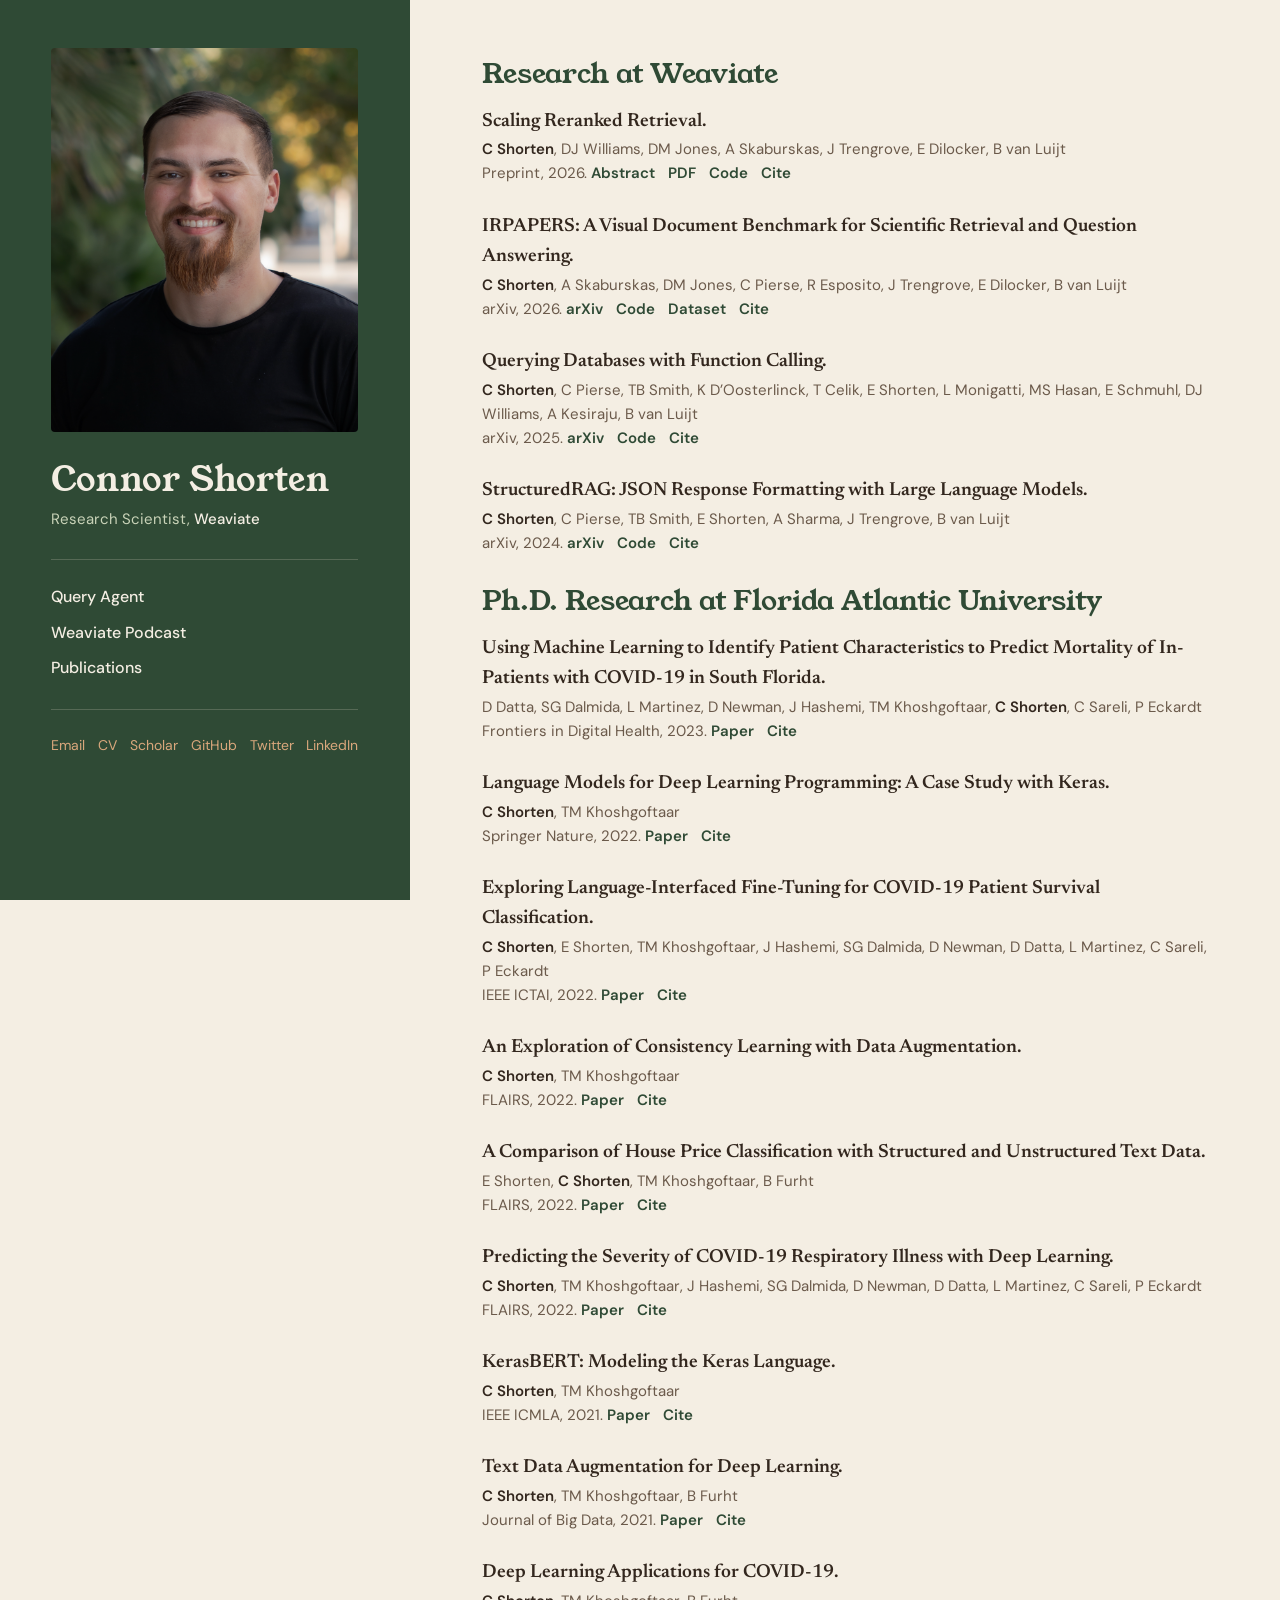
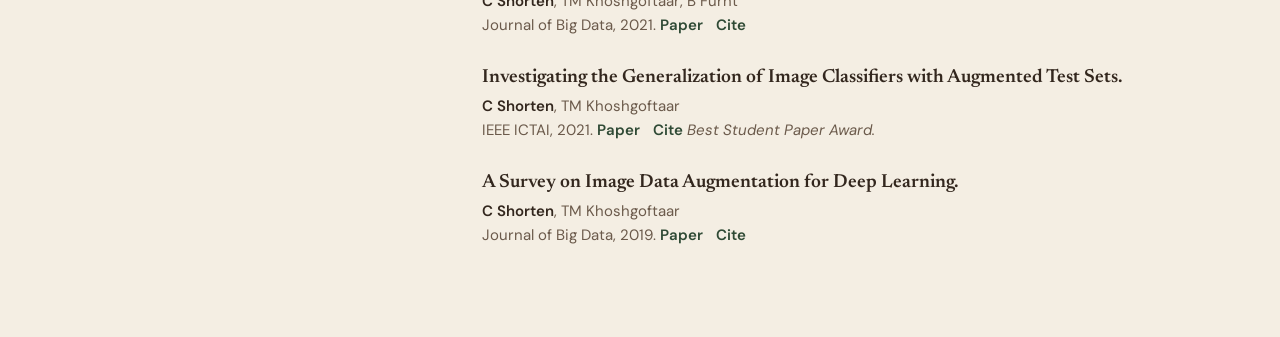
==== publications.html @ ab19c363 "update style" ====
<!DOCTYPE html>
<html lang="en">
<head>
  <meta charset="utf-8">
  <meta name="viewport" content="width=device-width, initial-scale=1">
  <title>Publications | Connor Shorten</title>
  <link rel="icon" href="/favicon.ico" sizes="any">
  <link rel="icon" type="image/png" sizes="32x32" href="/favicon-32x32.png">
  <link rel="icon" type="image/png" sizes="16x16" href="/favicon-16x16.png">
  <link rel="apple-touch-icon" sizes="180x180" href="/apple-touch-icon.png">
  <link rel="manifest" href="/site.webmanifest">
  <link rel="preconnect" href="https://fonts.googleapis.com">
  <link rel="preconnect" href="https://fonts.gstatic.com" crossorigin>
  <link rel="stylesheet" href="https://fonts.googleapis.com/css2?family=DM+Sans:wght@400;500;600&amp;family=Newsreader:ital,opsz,wght@0,6..72,400;0,6..72,600;1,6..72,400&amp;family=Young+Serif&amp;display=swap">
  <link rel="stylesheet" href="style.css">
</head>
<body>
  <div class="layout">
    <aside class="sidebar">
      <img class="portrait" src="Connor.jpeg" alt="Photo of Connor Shorten">
      <div>
        <h1><a href="index.html">Connor Shorten</a></h1>
        <p class="role">Research Scientist, <a href="https://weaviate.io">Weaviate</a></p>
      </div>
      <nav class="site-nav" aria-label="Site">
        <a href="https://docs.weaviate.io/query-agent">Query Agent</a>
        <a href="https://www.youtube.com/playlist?list=PLTL2JUbrY6tW-KOQfOek8dtUmPgGQj3F0">Weaviate Podcast</a>
        <a href="publications.html">Publications</a>
      </nav>
      <ul class="links">
        <li><a href="mailto:connorshorten300@gmail.com">Email</a></li>
        <li><a href="Connor-Shorten-CV.pdf">CV</a></li>
        <li><a href="https://scholar.google.com/citations?user=YKuiy20AAAAJ&amp;hl=en">Scholar</a></li>
        <li><a href="https://github.com/CShorten">GitHub</a></li>
        <li><a href="https://x.com/CShorten30">Twitter</a></li>
        <li><a href="https://www.linkedin.com/in/connor-shorten-34923a178/">LinkedIn</a></li>
      </ul>
    </aside>

    <main class="content">
      <h2>Research at Weaviate</h2>
      <ul class="pubs">
        <li data-cite>
          <span class="title">Scaling Reranked Retrieval.</span>
          <span class="authors"><span class="me">C Shorten</span>, DJ Williams, DM Jones, A Skaburskas, J Trengrove, E Dilocker, B van Luijt</span>
          <span class="venue">Preprint, 2026. <a href="preprints/scaling-reranked-retrieval.html">Abstract</a> <a href="preprints/scaling-reranked-retrieval.pdf">PDF</a> <a href="https://github.com/weaviate/scaling-reranked-retrieval">Code</a> <button class="cite-toggle" type="button" aria-expanded="false">Cite</button></span>
          <div class="bibtex-wrap" hidden><pre class="bibtex">@misc{shorten2026scaling,
  title  = {Scaling Reranked Retrieval},
  author = {Shorten, Connor and Williams, Daniel J. and Jones, Daniel M. and Skaburskas, Augustas and Trengrove, John and Dilocker, Etienne and van Luijt, Bob},
  year   = {2026},
  note   = {Preprint},
  url    = {https://cshorten.github.io/preprints/scaling-reranked-retrieval.html}
}</pre><button class="copy-btn" type="button">Copy</button></div>
        </li>
        <li data-cite>
          <span class="title">IRPAPERS: A Visual Document Benchmark for Scientific Retrieval and Question Answering.</span>
          <span class="authors"><span class="me">C Shorten</span>, A Skaburskas, DM Jones, C Pierse, R Esposito, J Trengrove, E Dilocker, B van Luijt</span>
          <span class="venue">arXiv, 2026. <a href="https://arxiv.org/abs/2602.17687">arXiv</a> <a href="https://github.com/weaviate/IRPAPERS">Code</a> <a href="https://huggingface.co/datasets/weaviate/irpapers">Dataset</a> <button class="cite-toggle" type="button" aria-expanded="false">Cite</button></span>
          <div class="bibtex-wrap" hidden><pre class="bibtex">@misc{shorten2026irpapers,
  title         = {IRPAPERS: A Visual Document Benchmark for Scientific Retrieval and Question Answering},
  author        = {Shorten, Connor and Skaburskas, Augustas and Jones, Daniel M. and Pierse, Charles and Esposito, Roberto and Trengrove, John and Dilocker, Etienne and van Luijt, Bob},
  year          = {2026},
  eprint        = {2602.17687},
  archivePrefix = {arXiv},
  primaryClass  = {cs.IR},
  url           = {https://arxiv.org/abs/2602.17687}
}</pre><button class="copy-btn" type="button">Copy</button></div>
        </li>
        <li data-cite>
          <span class="title">Querying Databases with Function Calling.</span>
          <span class="authors"><span class="me">C Shorten</span>, C Pierse, TB Smith, K D’Oosterlinck, T Celik, E Shorten, L Monigatti, MS Hasan, E Schmuhl, DJ Williams, A Kesiraju, B van Luijt</span>
          <span class="venue">arXiv, 2025. <a href="https://arxiv.org/abs/2502.00032">arXiv</a> <a href="https://github.com/weaviate/gorilla">Code</a> <button class="cite-toggle" type="button" aria-expanded="false">Cite</button></span>
          <div class="bibtex-wrap" hidden><pre class="bibtex">@misc{shorten2025querying,
  title         = {Querying Databases with Function Calling},
  author        = {Shorten, Connor and Pierse, Charles and Smith, Thomas Benjamin and D'Oosterlinck, Karel and Celik, Tuana and Cardenas, Erika and Monigatti, Leonie and Hasan, Mohd Shukri and Schmuhl, Edward and Williams, Daniel and Kesiraju, Aravind and van Luijt, Bob},
  year          = {2025},
  eprint        = {2502.00032},
  archivePrefix = {arXiv},
  primaryClass  = {cs.DB},
  url           = {https://arxiv.org/abs/2502.00032}
}</pre><button class="copy-btn" type="button">Copy</button></div>
        </li>
        <li data-cite>
          <span class="title">StructuredRAG: JSON Response Formatting with Large Language Models.</span>
          <span class="authors"><span class="me">C Shorten</span>, C Pierse, TB Smith, E Shorten, A Sharma, J Trengrove, B van Luijt</span>
          <span class="venue">arXiv, 2024. <a href="https://arxiv.org/abs/2408.11061">arXiv</a> <a href="https://github.com/weaviate/structured-rag">Code</a> <button class="cite-toggle" type="button" aria-expanded="false">Cite</button></span>
          <div class="bibtex-wrap" hidden><pre class="bibtex">@misc{shorten2024structuredrag,
  title         = {StructuredRAG: JSON Response Formatting with Large Language Models},
  author        = {Shorten, Connor and Pierse, Charles and Smith, Thomas Benjamin and Cardenas, Erika and Sharma, Akanksha and Trengrove, John and van Luijt, Bob},
  year          = {2024},
  eprint        = {2408.11061},
  archivePrefix = {arXiv},
  primaryClass  = {cs.CL},
  url           = {https://arxiv.org/abs/2408.11061}
}</pre><button class="copy-btn" type="button">Copy</button></div>
        </li>
      </ul>

      <h2>Ph.D. Research at Florida Atlantic University</h2>
      <ul class="pubs">
        <li data-cite>
          <span class="title">Using Machine Learning to Identify Patient Characteristics to Predict Mortality of In-Patients with COVID-19 in South Florida.</span>
          <span class="authors">D Datta, SG Dalmida, L Martinez, D Newman, J Hashemi, TM Khoshgoftaar, <span class="me">C Shorten</span>, C Sareli, P Eckardt</span>
          <span class="venue">Frontiers in Digital Health, 2023. <a href="https://doi.org/10.3389/fdgth.2023.1193467">Paper</a> <button class="cite-toggle" type="button" aria-expanded="false">Cite</button></span>
          <div class="bibtex-wrap" hidden><pre class="bibtex">@article{datta2023using,
  title   = {Using Machine Learning to Identify Patient Characteristics to Predict Mortality of In-Patients with COVID-19 in South Florida},
  author  = {Datta, Debarshi and George Dalmida, Safiya and Martinez, Laurie and Newman, David and Hashemi, Javad and Khoshgoftaar, Taghi M. and Shorten, Connor and Sareli, Candice and Eckardt, Paula},
  journal = {Frontiers in Digital Health},
  volume  = {5},
  year    = {2023},
  doi     = {10.3389/fdgth.2023.1193467}
}</pre><button class="copy-btn" type="button">Copy</button></div>
        </li>
        <li data-cite>
          <span class="title">Language Models for Deep Learning Programming: A Case Study with Keras.</span>
          <span class="authors"><span class="me">C Shorten</span>, TM Khoshgoftaar</span>
          <span class="venue">Springer Nature, 2022. <a href="https://doi.org/10.1007/978-981-19-6153-3_6">Paper</a> <button class="cite-toggle" type="button" aria-expanded="false">Cite</button></span>
          <div class="bibtex-wrap" hidden><pre class="bibtex">@incollection{shorten2022language,
  title     = {Language Models for Deep Learning Programming: A Case Study with Keras},
  author    = {Shorten, Connor and Khoshgoftaar, Taghi M.},
  booktitle = {Deep Learning Applications, Volume 4},
  series    = {Advances in Intelligent Systems and Computing},
  publisher = {Springer Nature Singapore},
  pages     = {135--161},
  year      = {2022},
  doi       = {10.1007/978-981-19-6153-3_6}
}</pre><button class="copy-btn" type="button">Copy</button></div>
        </li>
        <li data-cite>
          <span class="title">Exploring Language-Interfaced Fine-Tuning for COVID-19 Patient Survival Classification.</span>
          <span class="authors"><span class="me">C Shorten</span>, E Shorten, TM Khoshgoftaar, J Hashemi, SG Dalmida, D Newman, D Datta, L Martinez, C Sareli, P Eckardt</span>
          <span class="venue">IEEE ICTAI, 2022. <a href="https://doi.org/10.1109/ICTAI56018.2022.00219">Paper</a> <button class="cite-toggle" type="button" aria-expanded="false">Cite</button></span>
          <div class="bibtex-wrap" hidden><pre class="bibtex">@inproceedings{shorten2022exploring,
  title     = {Exploring Language-Interfaced Fine-Tuning for COVID-19 Patient Survival Classification},
  author    = {Shorten, Connor and Cardenas, Erika and Khoshgoftaar, Taghi M. and Hashemi, Javad and Dalmida, Safiya George and Newman, David and Datta, Debarshi and Martinez, Laurie and Sareli, Candice and Eckard, Paula},
  booktitle = {2022 IEEE 34th International Conference on Tools with Artificial Intelligence (ICTAI)},
  pages     = {1449--1454},
  year      = {2022},
  doi       = {10.1109/ICTAI56018.2022.00219}
}</pre><button class="copy-btn" type="button">Copy</button></div>
        </li>
        <li data-cite>
          <span class="title">An Exploration of Consistency Learning with Data Augmentation.</span>
          <span class="authors"><span class="me">C Shorten</span>, TM Khoshgoftaar</span>
          <span class="venue">FLAIRS, 2022. <a href="https://journals.flvc.org/FLAIRS/article/view/130669">Paper</a> <button class="cite-toggle" type="button" aria-expanded="false">Cite</button></span>
          <div class="bibtex-wrap" hidden><pre class="bibtex">@inproceedings{shorten2022exploration,
  title     = {An Exploration of Consistency Learning with Data Augmentation},
  author    = {Shorten, Connor and Khoshgoftaar, Taghi M.},
  booktitle = {Proceedings of the International FLAIRS Conference},
  volume    = {35},
  year      = {2022},
  doi       = {10.32473/flairs.v35i.130669}
}</pre><button class="copy-btn" type="button">Copy</button></div>
        </li>
        <li data-cite>
          <span class="title">A Comparison of House Price Classification with Structured and Unstructured Text Data.</span>
          <span class="authors">E Shorten, <span class="me">C Shorten</span>, TM Khoshgoftaar, B Furht</span>
          <span class="venue">FLAIRS, 2022. <a href="https://journals.flvc.org/FLAIRS/article/view/130668">Paper</a> <button class="cite-toggle" type="button" aria-expanded="false">Cite</button></span>
          <div class="bibtex-wrap" hidden><pre class="bibtex">@inproceedings{cardenas2022comparison,
  title     = {A Comparison of House Price Classification with Structured and Unstructured Text Data},
  author    = {Cardenas, Erika and Shorten, Connor and Khoshgoftaar, Taghi M. and Furht, Borivoje},
  booktitle = {Proceedings of the International FLAIRS Conference},
  volume    = {35},
  year      = {2022},
  doi       = {10.32473/flairs.v35i.130668}
}</pre><button class="copy-btn" type="button">Copy</button></div>
        </li>
        <li data-cite>
          <span class="title">Predicting the Severity of COVID-19 Respiratory Illness with Deep Learning.</span>
          <span class="authors"><span class="me">C Shorten</span>, TM Khoshgoftaar, J Hashemi, SG Dalmida, D Newman, D Datta, L Martinez, C Sareli, P Eckardt</span>
          <span class="venue">FLAIRS, 2022. <a href="https://journals.flvc.org/FLAIRS/article/view/130670">Paper</a> <button class="cite-toggle" type="button" aria-expanded="false">Cite</button></span>
          <div class="bibtex-wrap" hidden><pre class="bibtex">@inproceedings{shorten2022predicting,
  title     = {Predicting the Severity of COVID-19 Respiratory Illness with Deep Learning},
  author    = {Shorten, Connor and Khoshgoftaar, Taghi M. and Hashemi, Javad and George Dalmida, Safiya and Newman, David and Datta, Debarshi and Martinez, Laurie and Sareli, Candice and Eckard, Paula},
  booktitle = {Proceedings of the International FLAIRS Conference},
  volume    = {35},
  year      = {2022},
  doi       = {10.32473/flairs.v35i.130670}
}</pre><button class="copy-btn" type="button">Copy</button></div>
        </li>
        <li data-cite>
          <span class="title">KerasBERT: Modeling the Keras Language.</span>
          <span class="authors"><span class="me">C Shorten</span>, TM Khoshgoftaar</span>
          <span class="venue">IEEE ICMLA, 2021. <a href="https://doi.org/10.1109/ICMLA52953.2021.00041">Paper</a> <button class="cite-toggle" type="button" aria-expanded="false">Cite</button></span>
          <div class="bibtex-wrap" hidden><pre class="bibtex">@inproceedings{shorten2021kerasbert,
  title     = {KerasBERT: Modeling the Keras Language},
  author    = {Shorten, Connor and Khoshgoftaar, Taghi M.},
  booktitle = {2021 20th IEEE International Conference on Machine Learning and Applications (ICMLA)},
  pages     = {219--226},
  year      = {2021},
  doi       = {10.1109/ICMLA52953.2021.00041}
}</pre><button class="copy-btn" type="button">Copy</button></div>
        </li>
        <li data-cite>
          <span class="title">Text Data Augmentation for Deep Learning.</span>
          <span class="authors"><span class="me">C Shorten</span>, TM Khoshgoftaar, B Furht</span>
          <span class="venue">Journal of Big Data, 2021. <a href="https://doi.org/10.1186/s40537-021-00492-0">Paper</a> <button class="cite-toggle" type="button" aria-expanded="false">Cite</button></span>
          <div class="bibtex-wrap" hidden><pre class="bibtex">@article{shorten2021text,
  title   = {Text Data Augmentation for Deep Learning},
  author  = {Shorten, Connor and Khoshgoftaar, Taghi M. and Furht, Borko},
  journal = {Journal of Big Data},
  volume  = {8},
  number  = {1},
  pages   = {101},
  year    = {2021},
  doi     = {10.1186/s40537-021-00492-0}
}</pre><button class="copy-btn" type="button">Copy</button></div>
        </li>
        <li data-cite>
          <span class="title">Deep Learning Applications for COVID-19.</span>
          <span class="authors"><span class="me">C Shorten</span>, TM Khoshgoftaar, B Furht</span>
          <span class="venue">Journal of Big Data, 2021. <a href="https://doi.org/10.1186/s40537-020-00392-9">Paper</a> <button class="cite-toggle" type="button" aria-expanded="false">Cite</button></span>
          <div class="bibtex-wrap" hidden><pre class="bibtex">@article{shorten2021deep,
  title   = {Deep Learning Applications for COVID-19},
  author  = {Shorten, Connor and Khoshgoftaar, Taghi M. and Furht, Borko},
  journal = {Journal of Big Data},
  volume  = {8},
  number  = {1},
  year    = {2021},
  doi     = {10.1186/s40537-020-00392-9}
}</pre><button class="copy-btn" type="button">Copy</button></div>
        </li>
        <li data-cite>
          <span class="title">Investigating the Generalization of Image Classifiers with Augmented Test Sets.</span>
          <span class="authors"><span class="me">C Shorten</span>, TM Khoshgoftaar</span>
          <span class="venue">IEEE ICTAI, 2021. <a href="https://doi.org/10.1109/ICTAI52525.2021.00010">Paper</a> <button class="cite-toggle" type="button" aria-expanded="false">Cite</button> <span class="note">Best Student Paper Award.</span></span>
          <div class="bibtex-wrap" hidden><pre class="bibtex">@inproceedings{shorten2021investigating,
  title     = {Investigating the Generalization of Image Classifiers with Augmented Test Sets},
  author    = {Shorten, Connor and Khoshgoftaar, Taghi M.},
  booktitle = {2021 IEEE 33rd International Conference on Tools with Artificial Intelligence (ICTAI)},
  pages     = {10--17},
  year      = {2021},
  doi       = {10.1109/ICTAI52525.2021.00010}
}</pre><button class="copy-btn" type="button">Copy</button></div>
        </li>
        <li data-cite>
          <span class="title">A Survey on Image Data Augmentation for Deep Learning.</span>
          <span class="authors"><span class="me">C Shorten</span>, TM Khoshgoftaar</span>
          <span class="venue">Journal of Big Data, 2019. <a href="https://doi.org/10.1186/s40537-019-0197-0">Paper</a> <button class="cite-toggle" type="button" aria-expanded="false">Cite</button></span>
          <div class="bibtex-wrap" hidden><pre class="bibtex">@article{shorten2019survey,
  title   = {A Survey on Image Data Augmentation for Deep Learning},
  author  = {Shorten, Connor and Khoshgoftaar, Taghi M.},
  journal = {Journal of Big Data},
  volume  = {6},
  number  = {1},
  pages   = {60},
  year    = {2019},
  doi     = {10.1186/s40537-019-0197-0}
}</pre><button class="copy-btn" type="button">Copy</button></div>
        </li>
      </ul>
    </main>
  </div>
  <script src="cite.js"></script>
</body>
</html>
---- style.css ----
:root {
  --green: #2f4a35;
  --beige: #f4eee3;
  --text: #33271e;
  --muted: #6b5a4b;
  --copper: #8a4b26;
  --sage: #c9d3b8;
  --copper-light: #d9a77c;
  --rule: #d8ccb8;
  --rule-on-green: rgba(239, 231, 216, .2);
  --code-bg: #ebe3d4;

  --serif-display: "Young Serif", Georgia, serif;
  --serif-body: "Newsreader", Georgia, serif;
  --sans: "DM Sans", -apple-system, BlinkMacSystemFont, "Segoe UI", Helvetica, Arial, sans-serif;
}
* { box-sizing: border-box; }
body {
  margin: 0;
  background: var(--beige);
  color: var(--text);
  font-family: var(--serif-body);
  font-size: 19px;
  line-height: 1.6;
}
a { color: var(--green); text-decoration: none; }
a:hover { color: var(--copper); text-decoration: underline; }
a:focus-visible, button:focus-visible {
  outline: 2px solid var(--green);
  outline-offset: 2px;
  border-radius: 2px;
}

.layout { display: flex; align-items: flex-start; }

/* Sidebar */
.sidebar {
  flex: 0 0 clamp(360px, 32vw, 500px);
  position: sticky;
  top: 0;
  height: 100vh;
  overflow-y: auto;
  display: flex;
  flex-direction: column;
  gap: 28px;
  padding: 48px clamp(40px, 4vw, 64px);
  background: var(--green);
  color: var(--sage);
  font-family: var(--sans);
}
.sidebar a:focus-visible { outline-color: var(--copper-light); }
.sidebar .portrait {
  display: block;
  width: 100%;
  aspect-ratio: 4 / 5;
  object-fit: cover;
  object-position: 50% 25%;
  max-height: 48vh;
  border-radius: 4px;
}
.sidebar h1 {
  font-family: var(--serif-display);
  font-weight: 400;
  font-size: 34px;
  line-height: 1.15;
  margin: 0 0 8px;
}
.sidebar h1 a { color: var(--beige); }
.sidebar h1 a:hover { color: var(--beige); }
.sidebar .role { margin: 0; font-size: 15px; color: var(--sage); }
.sidebar .role a { color: var(--beige); font-weight: 500; }
.sidebar .site-nav {
  display: flex;
  flex-direction: column;
  gap: 10px;
  padding-top: 24px;
  border-top: 1px solid var(--rule-on-green);
}
.sidebar .site-nav a { color: var(--beige); font-size: 16px; font-weight: 500; }
.sidebar .site-nav a:hover { color: var(--copper-light); text-decoration: none; }
.sidebar .links {
  list-style: none;
  margin: 0;
  padding: 24px 0 0;
  border-top: 1px solid var(--rule-on-green);
  display: flex;
  justify-content: space-between;
  gap: 8px;
  font-size: 14px;
  white-space: nowrap;
}
.sidebar .links a { color: var(--copper-light); }
.sidebar .links a:hover { color: var(--beige); }

/* Main column */
.content {
  flex: 1 1 auto;
  min-width: 0;
  max-width: calc(760px + 144px);
  margin: 0 auto;
  padding: 56px 72px 64px;
}
.content p { margin: 0 0 20px; text-wrap: pretty; }
.content .lead { font-size: 26px; line-height: 1.4; color: var(--green); }
.content h2 {
  font-family: var(--serif-display);
  font-weight: 400;
  font-size: 28px;
  line-height: 1.25;
  color: var(--green);
  margin: 28px 0 16px;
}
.content h2:first-child { margin-top: 0; }

/* Publications led at Weaviate, on the home page */
.content .bio-list {
  list-style: none;
  margin: 0 0 20px;
  padding: 0;
  border-top: 1px solid var(--rule);
}
.content .bio-list li { border-bottom: 1px solid var(--rule); }
.content .bio-list a {
  display: flex;
  align-items: baseline;
  justify-content: space-between;
  gap: 16px;
  padding: 10px 12px;
  margin: 0 -12px;
  border-radius: 4px;
  transition: background-color .2s ease, color .2s ease;
}
.content .bio-list a::after {
  content: "\2192";
  font-family: var(--sans);
  color: var(--copper);
  opacity: 0;
  transform: translateX(-8px);
  transition: opacity .2s ease, transform .2s ease;
}
.content .bio-list a:hover,
.content .bio-list a:focus-visible {
  background: var(--code-bg);
  color: var(--copper);
  text-decoration: none;
}
.content .bio-list a:hover::after,
.content .bio-list a:focus-visible::after { opacity: 1; transform: none; }

/* News */
.content .news { list-style: none; margin: 0; padding: 0; font-family: var(--sans); font-size: 16px; line-height: 1.5; }
.content .news li { display: grid; grid-template-columns: 92px 1fr; column-gap: 18px; margin: 0 0 12px; }
.content .news .date { font-weight: 600; color: var(--copper); }
.content .news a { font-weight: 600; }

/* Publications page */
.pubs { list-style: none; padding: 0; margin: 0; }
.pubs li { margin: 0 0 1.4em; }
.pubs .title { font-weight: 600; }
.pubs .authors, .pubs .venue { display: block; font-family: var(--sans); font-size: 15px; color: var(--muted); }
.pubs .authors .me { color: var(--text); font-weight: 600; }
.pubs .venue a { font-weight: 600; margin-right: 0.6em; }
.pubs .note { font-style: italic; }

.cite-toggle {
  font: inherit;
  font-weight: 600;
  color: var(--green);
  background: none;
  border: 0;
  padding: 0;
  cursor: pointer;
}
.cite-toggle:hover { color: var(--copper); text-decoration: underline; }
.bibtex-wrap { position: relative; margin: 0.6em 0 0; }
.bibtex {
  margin: 0;
  padding: 12px 14px;
  background: var(--code-bg);
  color: var(--text);
  border: 1px solid var(--rule);
  border-radius: 4px;
  font-size: 13px;
  line-height: 1.5;
  white-space: pre-wrap;
  overflow-wrap: anywhere;
}
.copy-btn {
  position: absolute;
  top: 8px;
  right: 8px;
  font-family: var(--sans);
  font-size: 12px;
  padding: 2px 8px;
  color: var(--text);
  background: var(--beige);
  border: 1px solid var(--rule);
  border-radius: 4px;
  cursor: pointer;
}

/* Paper landing page */
.content .paper-title { font-size: 34px; margin: 0 0 12px; }
.paper-authors { margin: 0 0 4px; }
.paper-meta { font-family: var(--sans); font-size: 15px; color: var(--muted); margin: 0 0 32px; }
.paper-meta a { font-weight: 600; margin-right: 0.6em; }

@media (prefers-reduced-motion: reduce) {
  * { transition: none !important; }
}
@media (max-width: 1180px) {
  .sidebar .links { font-size: 13px; }
}
@media (max-width: 900px) {
  .layout { display: block; }
  .sidebar .links { font-size: 14px; justify-content: flex-start; gap: 8px 16px; }
  .sidebar { position: static; height: auto; overflow: visible; padding: 32px; }
  .sidebar .portrait { width: 200px; }
  .content { max-width: none; padding: 40px 32px 48px; }
}
@media (max-width: 600px) {
  .sidebar { padding: 32px 16px; }
  .content { padding: 32px 16px 48px; }
  .content .lead { font-size: 22px; }
}
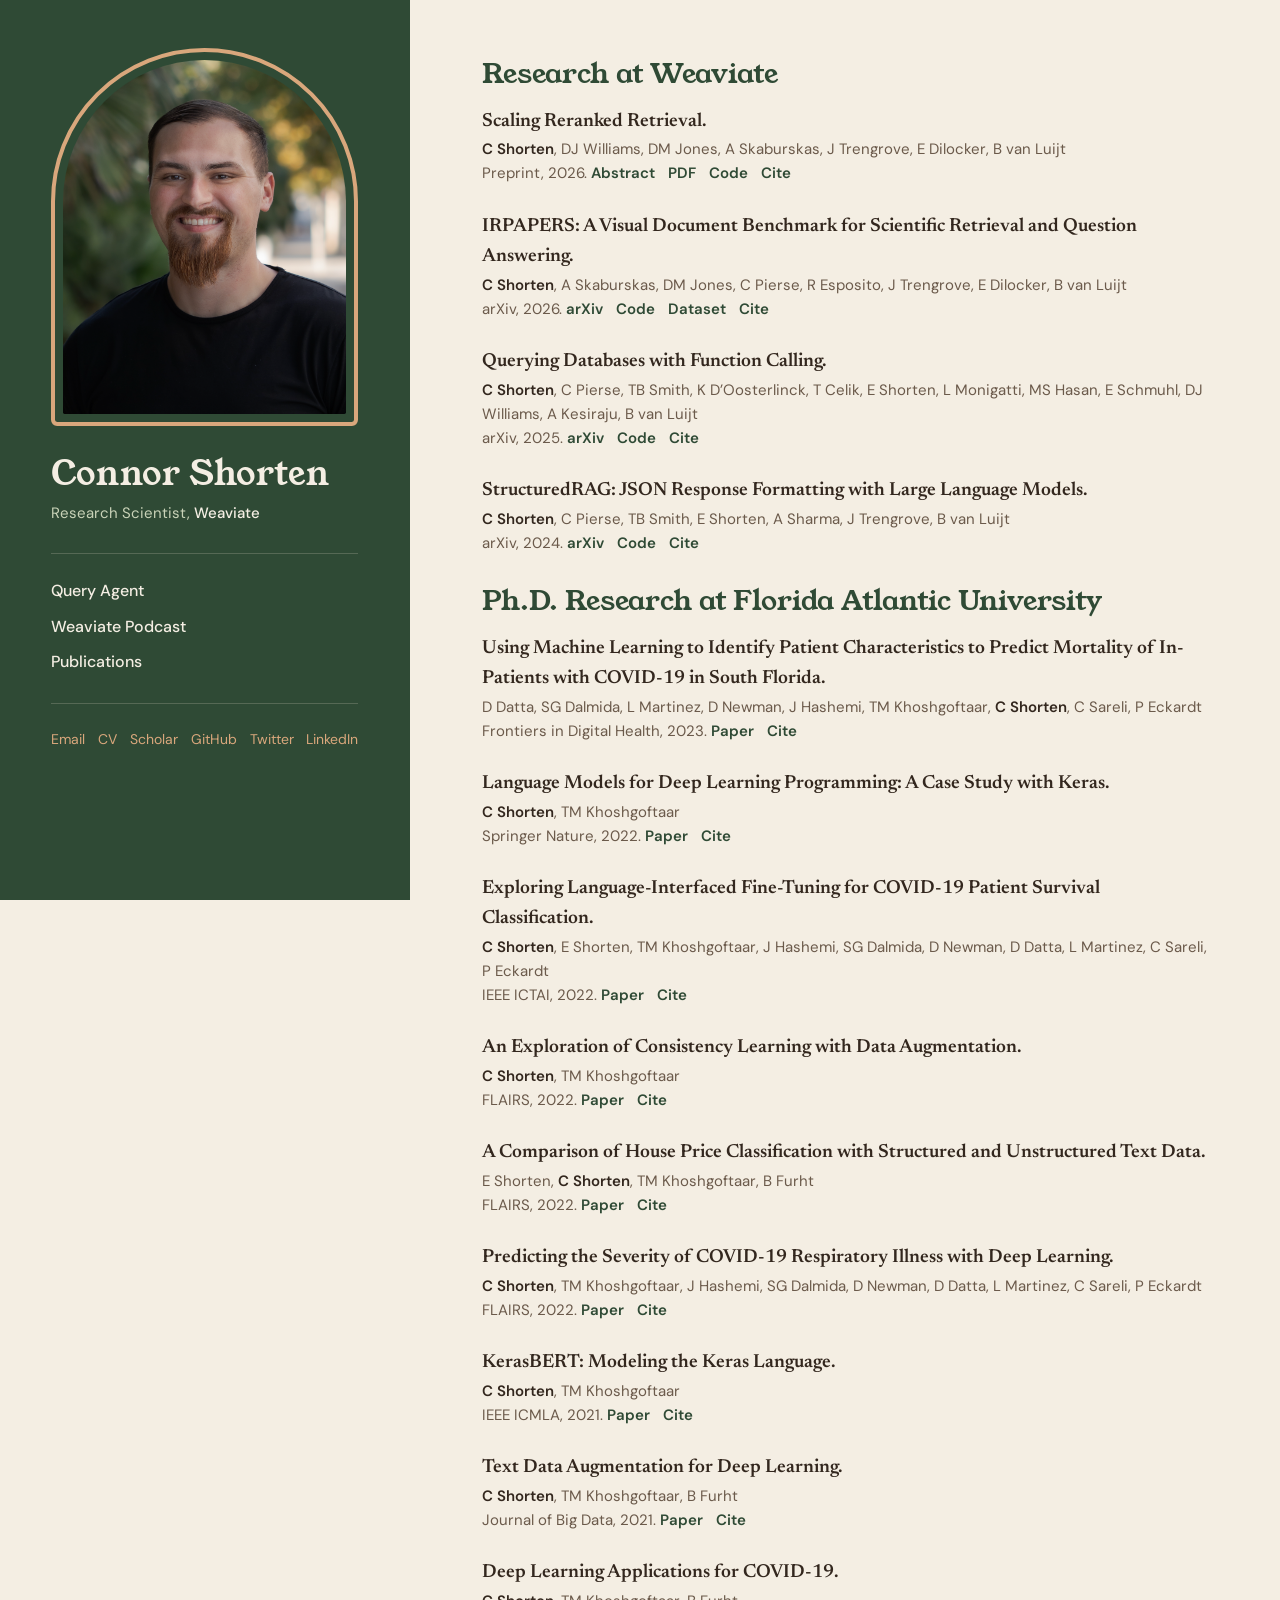
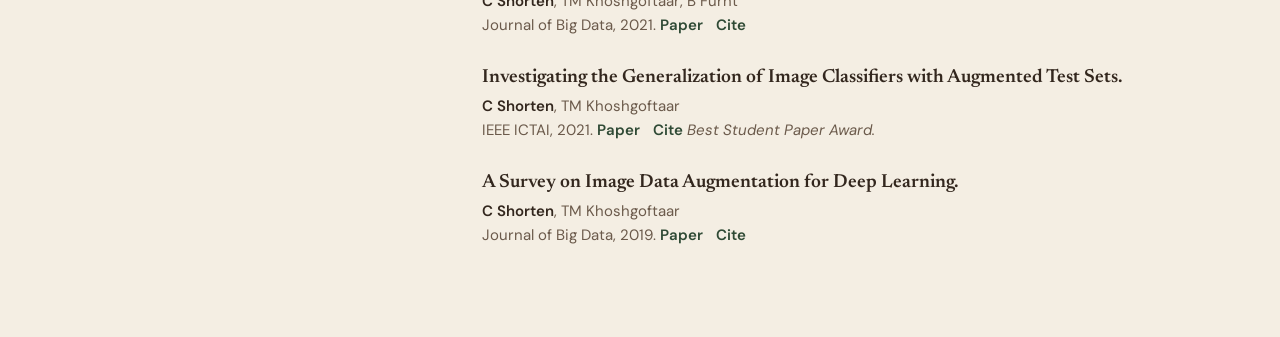
==== commit a1b4c94c: "misc" ====
--- a/publications.html
+++ b/publications.html
@@ -17,7 +17,9 @@
 <body>
   <div class="layout">
     <aside class="sidebar">
-      <img class="portrait" src="Connor.jpeg" alt="Photo of Connor Shorten">
+      <div class="photo-frame">
+        <img src="Connor.jpeg" alt="Photo of Connor Shorten">
+      </div>
       <div>
         <h1><a href="index.html">Connor Shorten</a></h1>
         <p class="role">Research Scientist, <a href="https://weaviate.io">Weaviate</a></p>
--- a/style.css
+++ b/style.css
@@ -49,14 +49,19 @@
   font-family: var(--sans);
 }
 .sidebar a:focus-visible { outline-color: var(--copper-light); }
-.sidebar .portrait {
+.sidebar .photo-frame {
+  border: 4px solid var(--copper-light);
+  border-radius: 200px 200px 8px 8px;
+  padding: 8px;
+}
+.sidebar .photo-frame img {
   display: block;
   width: 100%;
   aspect-ratio: 4 / 5;
   object-fit: cover;
   object-position: 50% 25%;
   max-height: 48vh;
-  border-radius: 4px;
+  border-radius: 190px 190px 2px 2px;
 }
 .sidebar h1 {
   font-family: var(--serif-display);
@@ -215,7 +220,7 @@
   .layout { display: block; }
   .sidebar .links { font-size: 14px; justify-content: flex-start; gap: 8px 16px; }
   .sidebar { position: static; height: auto; overflow: visible; padding: 32px; }
-  .sidebar .portrait { width: 200px; }
+  .sidebar .photo-frame { width: 100%; max-width: 220px; margin: 0 auto; }
   .content { max-width: none; padding: 40px 32px 48px; }
 }
 @media (max-width: 600px) {
